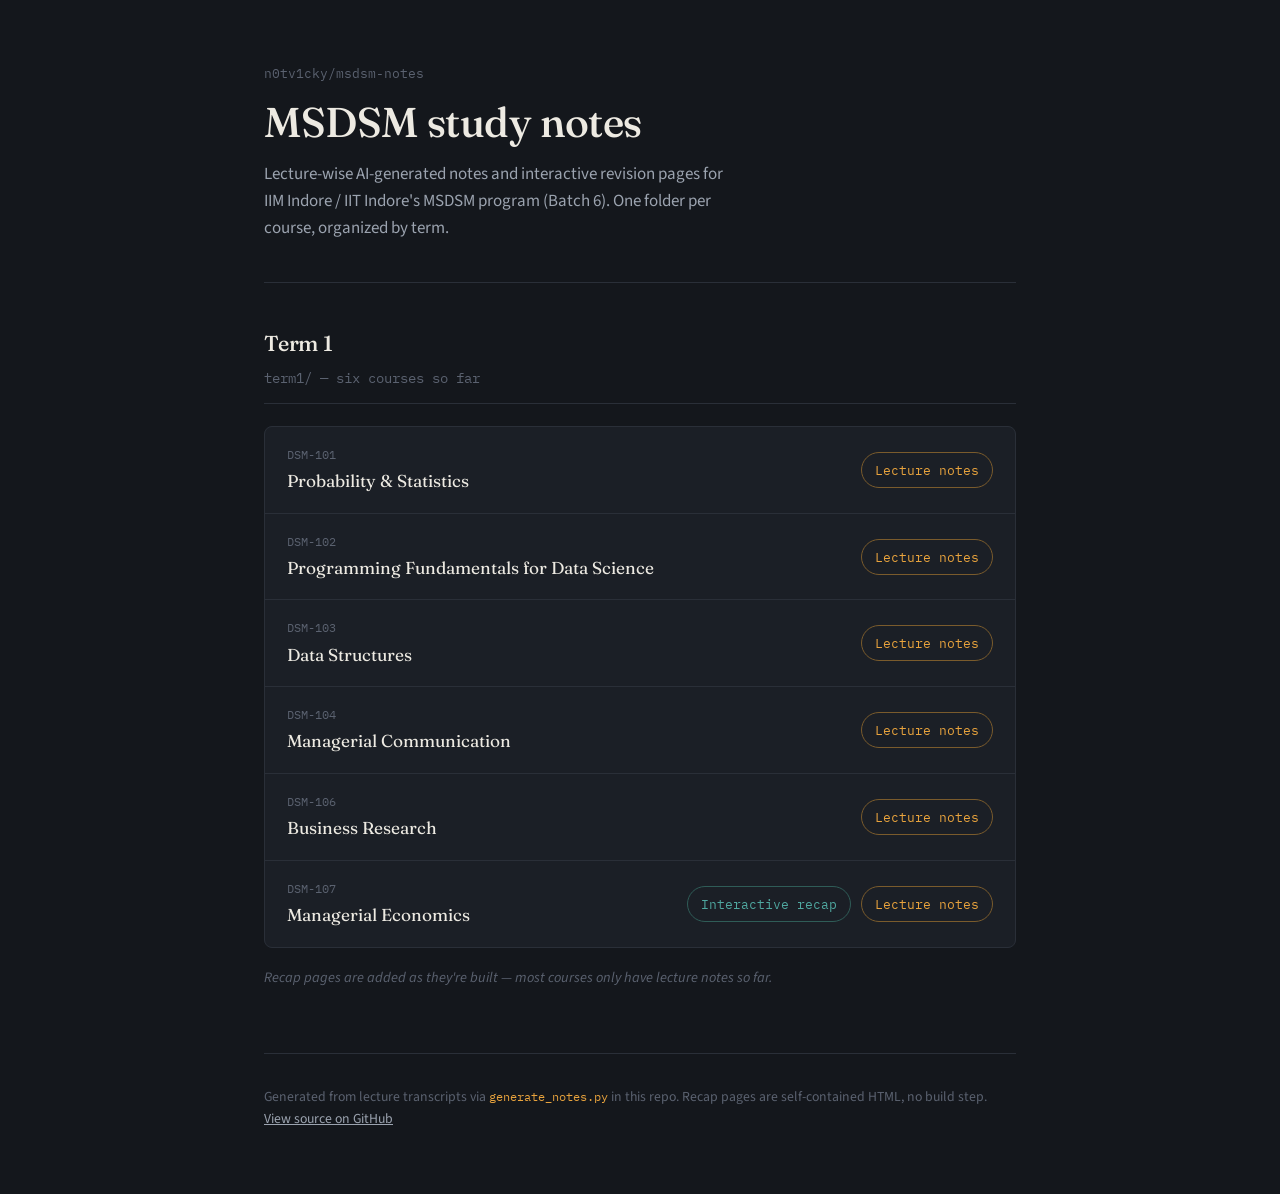
==== index.html @ 4a3032b1 "Nest courses under term1/, add a navigation index page All 6 courses are Batch 6 Term 1 -- nesting u" ====
<!DOCTYPE html>
<html lang="en">
<head>
<meta charset="UTF-8">
<meta name="viewport" content="width=device-width, initial-scale=1.0">
<title>msdsm-notes</title>
<link rel="preconnect" href="https://fonts.googleapis.com">
<link rel="preconnect" href="https://fonts.gstatic.com" crossorigin>
<link href="https://fonts.googleapis.com/css2?family=Fraunces:ital,opsz,wght@0,9..144,400;0,9..144,500;0,9..144,600;1,9..144,500&family=Source+Sans+3:wght@400;500;600&family=IBM+Plex+Mono:wght@400;500&display=swap" rel="stylesheet">
<style>
  :root{
    --bg:#14171C; --panel:#1B1F26; --ink:#EDEAE2; --ink-dim:#9BA3AF; --ink-faint:#5B6270;
    --line:#2A2F38; --amber:#E8A33D; --amber-dim:#7A5B2C; --teal:#4FA8A0; --teal-dim:#2F5C57;
  }
  *{box-sizing:border-box;}
  html{background:var(--bg);}
  body{margin:0; background:var(--bg); color:var(--ink); font-family:'Source Sans 3',sans-serif; font-size:17px; line-height:1.6; -webkit-font-smoothing:antialiased;}
  h1,h2{font-family:'Fraunces',serif; font-weight:500; letter-spacing:-0.01em; color:var(--ink);}
  .wrap{max-width:800px; margin:0 auto; padding:0 24px;}
  code{font-family:'IBM Plex Mono',monospace; color:var(--amber); font-size:0.9em;}

  header{padding:64px 0 40px; border-bottom:1px solid var(--line);}
  .kicker{font-family:'IBM Plex Mono',monospace; font-size:13px; color:var(--ink-faint); margin:0 0 14px;}
  h1{font-size:clamp(1.9rem,4.5vw,2.6rem); line-height:1.15; margin:0 0 14px;}
  .dek{color:var(--ink-dim); max-width:60ch; margin:0;}

  .term{padding:44px 0 8px;}
  .term-head{border-bottom:1px solid var(--line); padding-bottom:14px; margin-bottom:22px;}
  .term-head h2{font-size:1.35rem; margin:0 0 4px;}
  .term-head p{color:var(--ink-faint); font-size:0.9rem; margin:0; font-family:'IBM Plex Mono',monospace;}

  .course-list{display:flex; flex-direction:column; gap:1px; background:var(--line); border:1px solid var(--line); border-radius:8px; overflow:hidden;}
  .course-row{background:var(--panel); padding:18px 22px; display:flex; flex-wrap:wrap; align-items:center; justify-content:space-between; gap:14px;}
  .course-info{display:flex; flex-direction:column; gap:3px; min-width:200px;}
  .course-code{font-family:'IBM Plex Mono',monospace; font-size:12px; color:var(--ink-faint);}
  .course-title{font-family:'Fraunces',serif; font-size:1.08rem;}
  .course-links{display:flex; gap:10px; flex-wrap:wrap;}
  .pill{
    font-family:'IBM Plex Mono',monospace; font-size:12.5px; text-decoration:none;
    padding:7px 13px; border-radius:20px; border:1px solid var(--line); white-space:nowrap;
    transition:border-color .15s, color .15s;
  }
  .pill.recap{color:var(--teal); border-color:var(--teal-dim);}
  .pill.recap:hover{border-color:var(--teal);}
  .pill.lectures{color:var(--amber); border-color:var(--amber-dim);}
  .pill.lectures:hover{border-color:var(--amber);}
  .pill.soon{color:var(--ink-faint); cursor:default;}

  .term-note{color:var(--ink-faint); font-size:0.9rem; margin:18px 0 0; font-style:italic;}

  footer{border-top:1px solid var(--line); margin-top:56px; padding:32px 0 64px; color:var(--ink-faint); font-size:0.86rem;}
  footer a{color:var(--ink-dim);}

  @media (max-width:560px){
    header{padding:44px 0 28px;} .term{padding:32px 0 4px;}
    .course-row{padding:16px;}
  }
</style>
</head>
<body>

<div class="wrap">
  <header>
    <p class="kicker">n0tv1cky/msdsm-notes</p>
    <h1>MSDSM study notes</h1>
    <p class="dek">Lecture-wise AI-generated notes and interactive revision pages for IIM Indore / IIT Indore's MSDSM program (Batch 6). One folder per course, organized by term.</p>
  </header>

  <section class="term">
    <div class="term-head">
      <h2>Term 1</h2>
      <p>term1/ — six courses so far</p>
    </div>
    <div class="course-list">

      <div class="course-row">
        <div class="course-info">
          <span class="course-code">DSM-101</span>
          <span class="course-title">Probability &amp; Statistics</span>
        </div>
        <div class="course-links">
          <a class="pill lectures" href="https://github.com/n0tv1cky/msdsm-notes/tree/main/term1/dsm101-probability-and-statistics/lectures">Lecture notes</a>
        </div>
      </div>

      <div class="course-row">
        <div class="course-info">
          <span class="course-code">DSM-102</span>
          <span class="course-title">Programming Fundamentals for Data Science</span>
        </div>
        <div class="course-links">
          <a class="pill lectures" href="https://github.com/n0tv1cky/msdsm-notes/tree/main/term1/dsm102-programming-fundamentals/lectures">Lecture notes</a>
        </div>
      </div>

      <div class="course-row">
        <div class="course-info">
          <span class="course-code">DSM-103</span>
          <span class="course-title">Data Structures</span>
        </div>
        <div class="course-links">
          <a class="pill lectures" href="https://github.com/n0tv1cky/msdsm-notes/tree/main/term1/dsm103-data-structures/lectures">Lecture notes</a>
        </div>
      </div>

      <div class="course-row">
        <div class="course-info">
          <span class="course-code">DSM-104</span>
          <span class="course-title">Managerial Communication</span>
        </div>
        <div class="course-links">
          <a class="pill lectures" href="https://github.com/n0tv1cky/msdsm-notes/tree/main/term1/dsm104-managerial-communication/lectures">Lecture notes</a>
        </div>
      </div>

      <div class="course-row">
        <div class="course-info">
          <span class="course-code">DSM-106</span>
          <span class="course-title">Business Research</span>
        </div>
        <div class="course-links">
          <a class="pill lectures" href="https://github.com/n0tv1cky/msdsm-notes/tree/main/term1/dsm106-business-research/lectures">Lecture notes</a>
        </div>
      </div>

      <div class="course-row">
        <div class="course-info">
          <span class="course-code">DSM-107</span>
          <span class="course-title">Managerial Economics</span>
        </div>
        <div class="course-links">
          <a class="pill recap" href="term1/dsm107-managerial-economics/recap/course-recap.html">Interactive recap</a>
          <a class="pill lectures" href="https://github.com/n0tv1cky/msdsm-notes/tree/main/term1/dsm107-managerial-economics/lectures">Lecture notes</a>
        </div>
      </div>

    </div>
    <p class="term-note">Recap pages are added as they're built — most courses only have lecture notes so far.</p>
  </section>

  <footer>
    Generated from lecture transcripts via <code>generate_notes.py</code> in this repo. Recap pages are self-contained HTML, no build step.
    <br><a href="https://github.com/n0tv1cky/msdsm-notes">View source on GitHub</a>
  </footer>
</div>

</body>
</html>
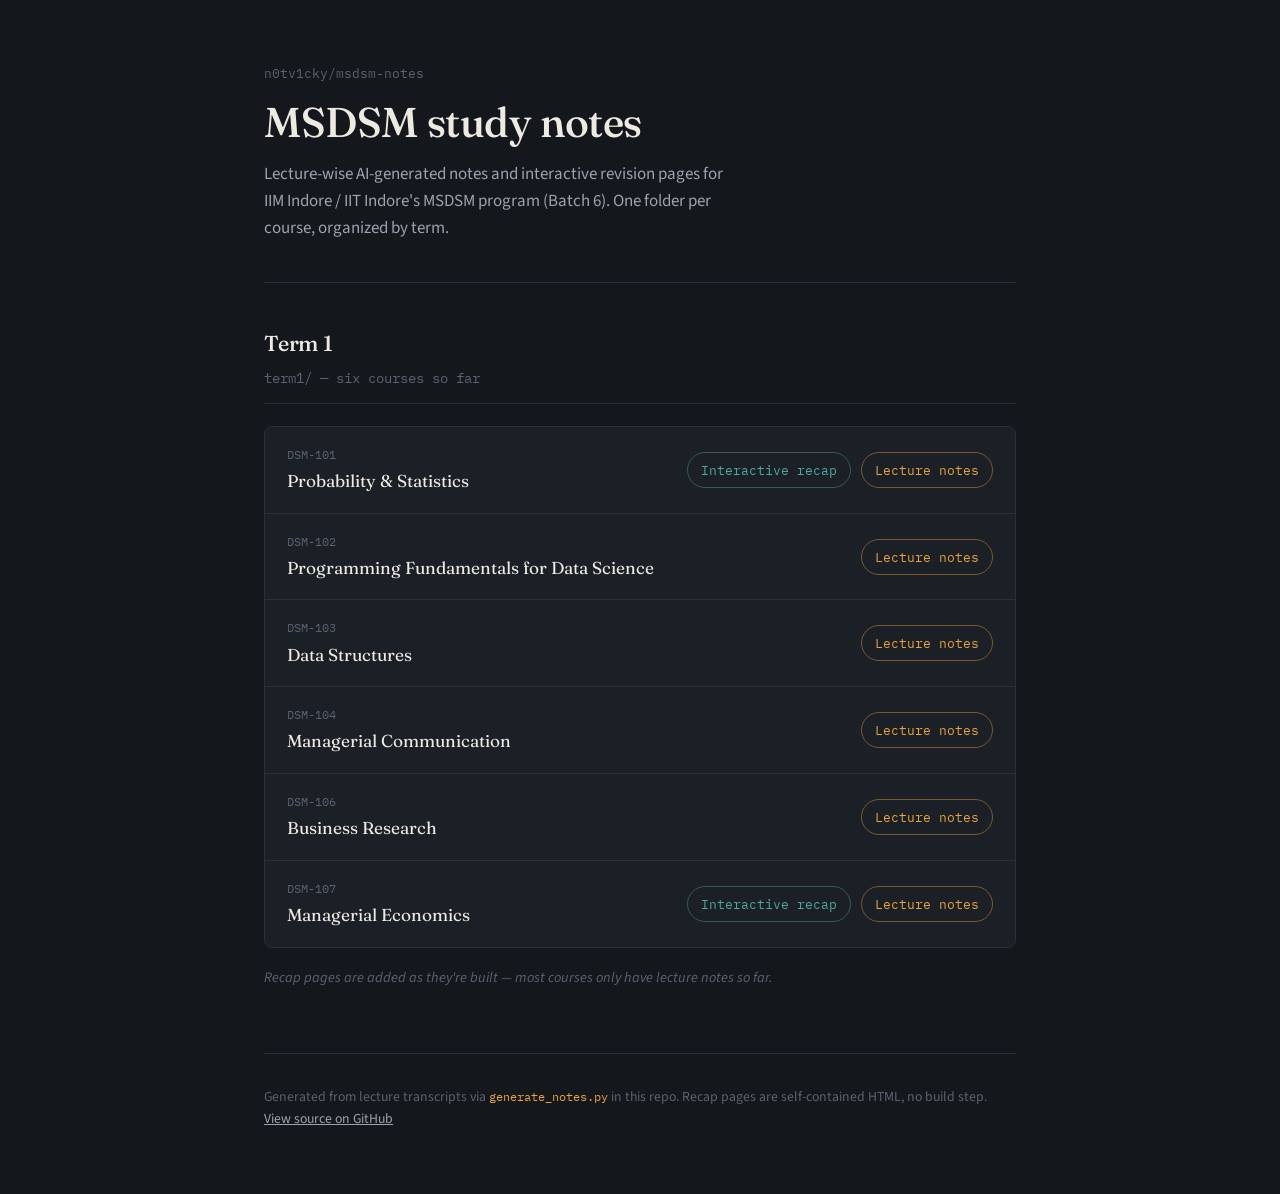
==== commit d5bd3df3: "Add DSM-101 interactive course recap Eight modules built from all 17 lecture notes (Majumdar S1-S10," ====
--- a/index.html
+++ b/index.html
@@ -79,6 +79,7 @@
           <span class="course-title">Probability &amp; Statistics</span>
         </div>
         <div class="course-links">
+          <a class="pill recap" href="term1/dsm101-probability-and-statistics/recap/course-recap.html">Interactive recap</a>
           <a class="pill lectures" href="https://github.com/n0tv1cky/msdsm-notes/tree/main/term1/dsm101-probability-and-statistics/lectures">Lecture notes</a>
         </div>
       </div>
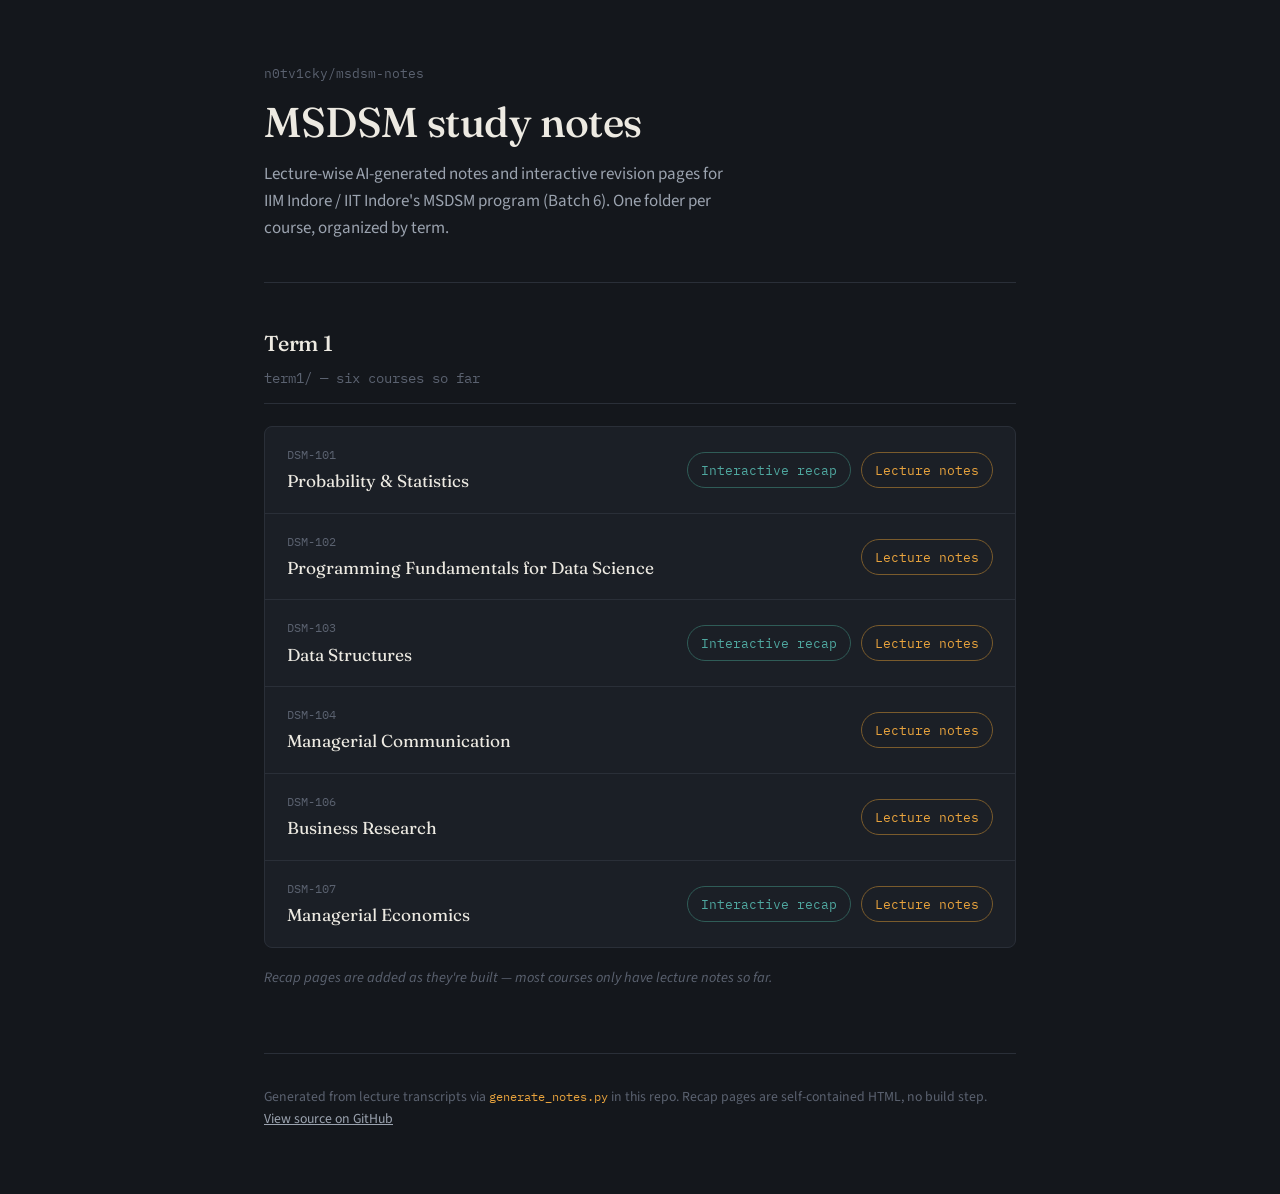
==== commit 55f6fa3d: "DSM-103: interactive course recap (S01 → 21 Sep) Seven modules built from all 11 lecture notes: 1-D " ====
--- a/index.html
+++ b/index.html
@@ -100,6 +100,7 @@
           <span class="course-title">Data Structures</span>
         </div>
         <div class="course-links">
+          <a class="pill recap" href="term1/dsm103-data-structures/recap/course-recap.html">Interactive recap</a>
           <a class="pill lectures" href="https://github.com/n0tv1cky/msdsm-notes/tree/main/term1/dsm103-data-structures/lectures">Lecture notes</a>
         </div>
       </div>
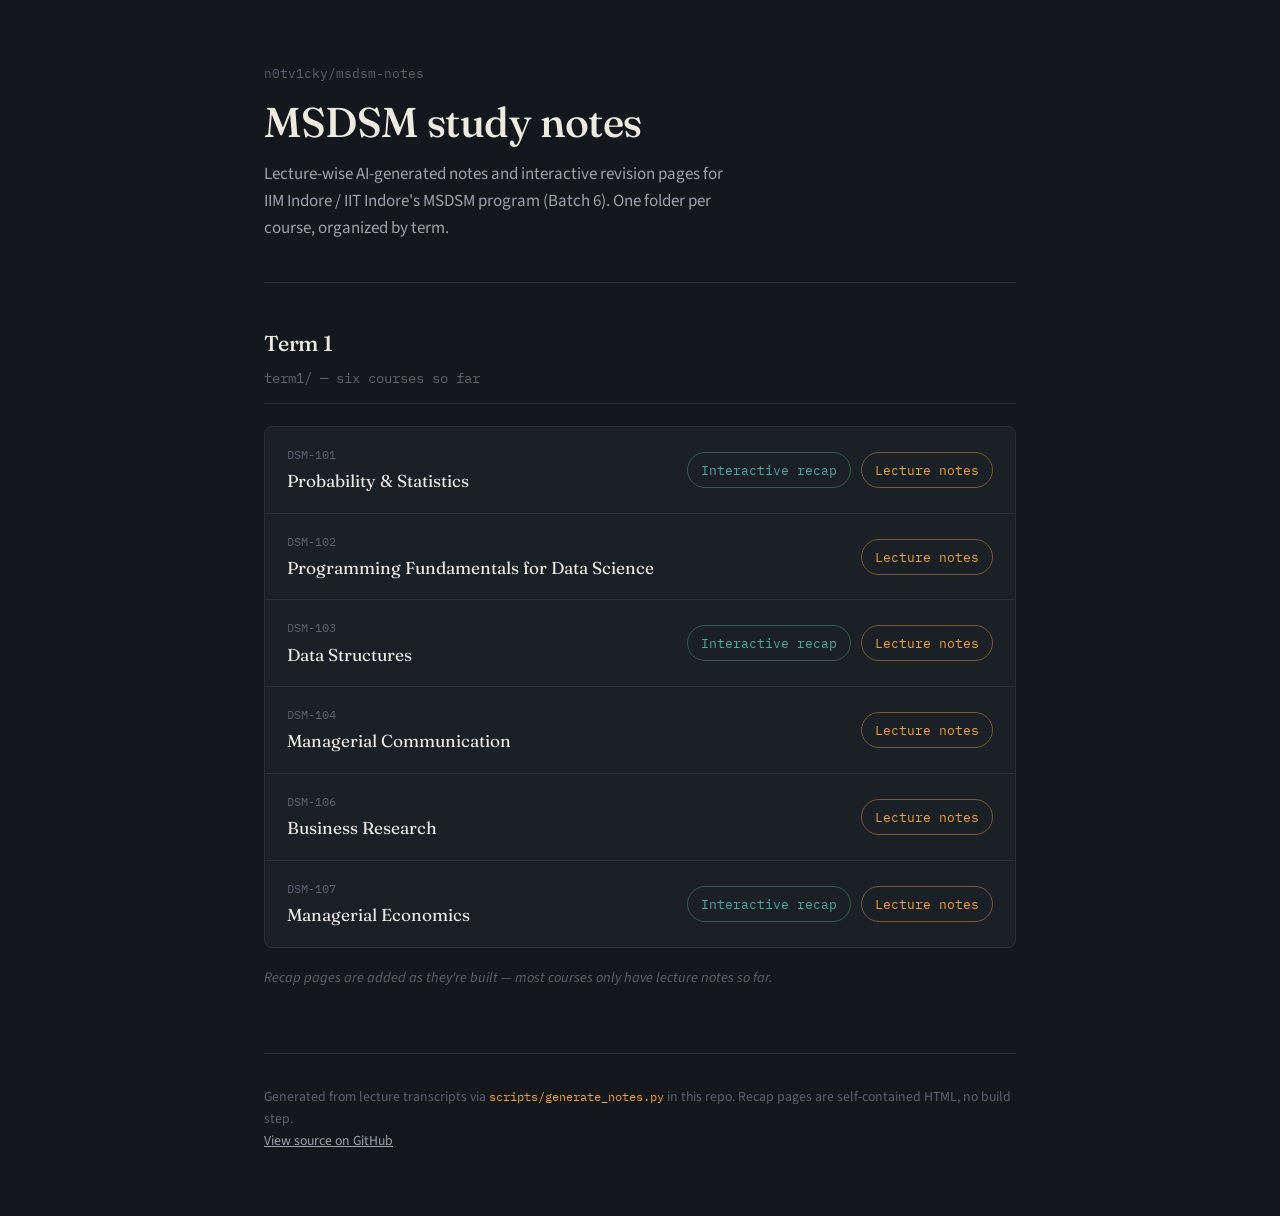
==== commit a15d9d05: "Move note tooling into scripts/ and tidy the repo root The root now holds only what GitHub Pages nee" ====
--- a/index.html
+++ b/index.html
@@ -141,7 +141,7 @@
   </section>
 
   <footer>
-    Generated from lecture transcripts via <code>generate_notes.py</code> in this repo. Recap pages are self-contained HTML, no build step.
+    Generated from lecture transcripts via <code>scripts/generate_notes.py</code> in this repo. Recap pages are self-contained HTML, no build step.
     <br><a href="https://github.com/n0tv1cky/msdsm-notes">View source on GitHub</a>
   </footer>
 </div>
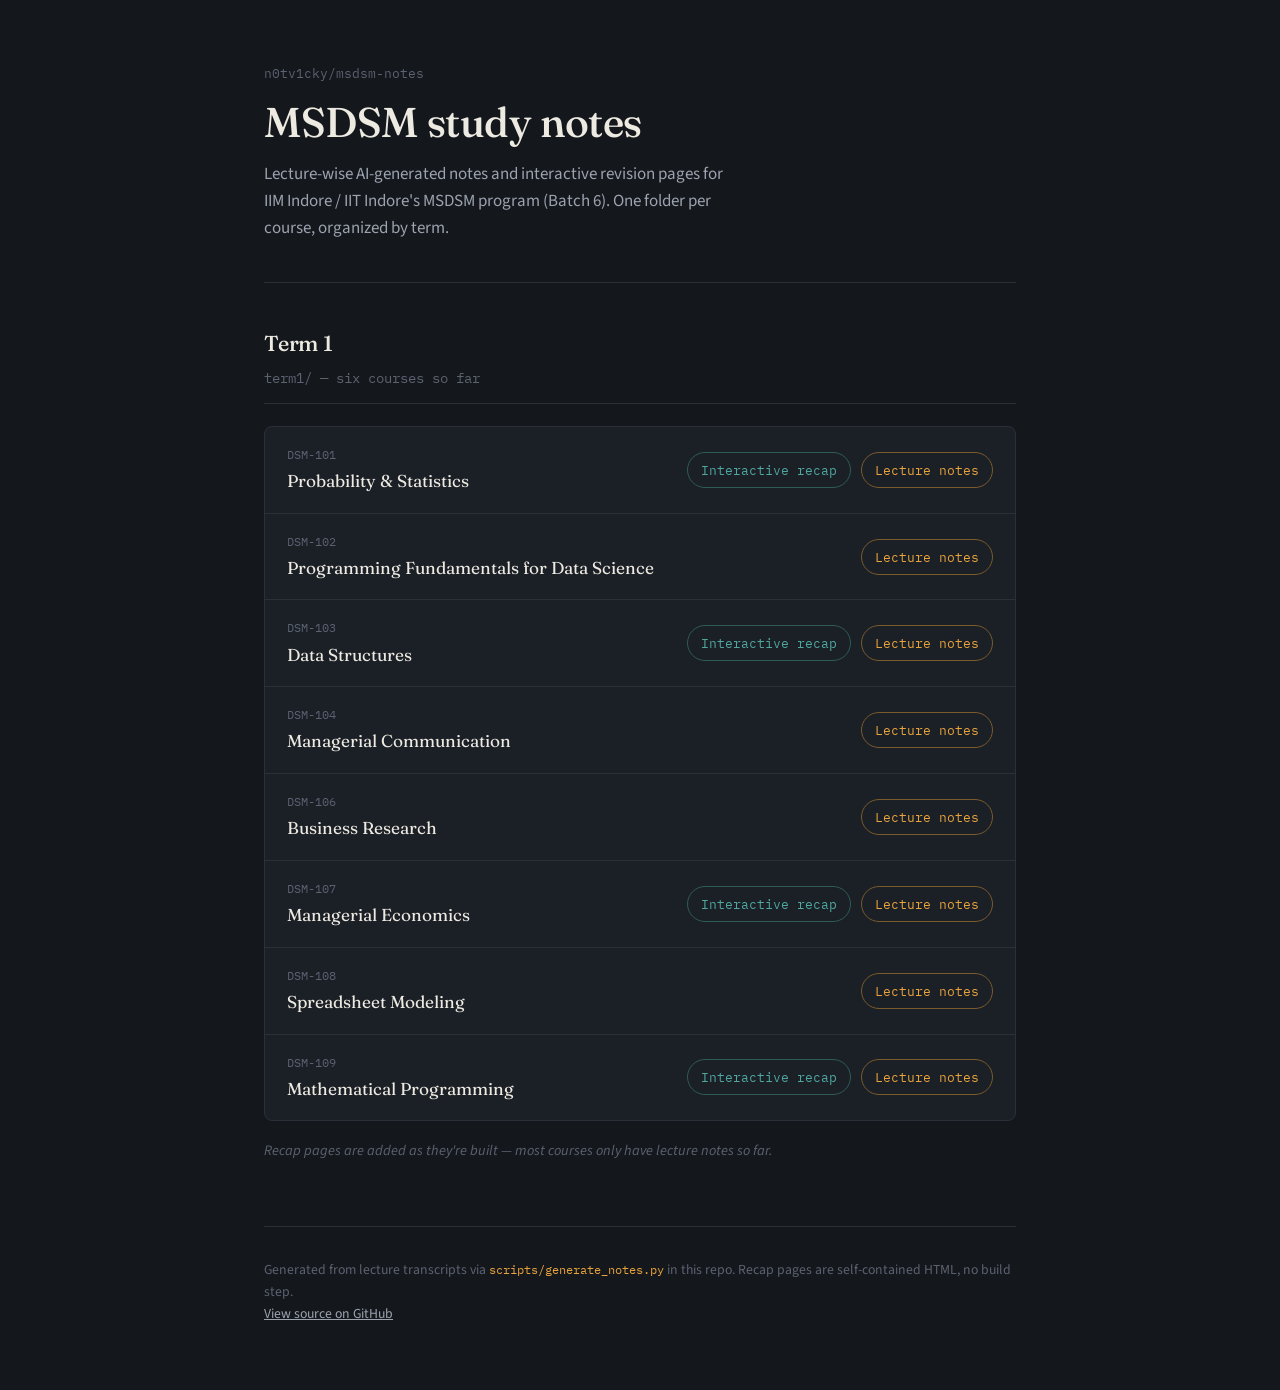
==== commit 4316d78d: "Add DSM-109 Mathematical Programming recap and the API recap builder Six modules covering S1-S10: wh" ====
--- a/index.html
+++ b/index.html
@@ -136,6 +136,27 @@
         </div>
       </div>
 
+      <div class="course-row">
+        <div class="course-info">
+          <span class="course-code">DSM-108</span>
+          <span class="course-title">Spreadsheet Modeling</span>
+        </div>
+        <div class="course-links">
+          <a class="pill lectures" href="https://github.com/n0tv1cky/msdsm-notes/tree/main/term1/dsm108-spreadsheet-modeling/lectures">Lecture notes</a>
+        </div>
+      </div>
+
+      <div class="course-row">
+        <div class="course-info">
+          <span class="course-code">DSM-109</span>
+          <span class="course-title">Mathematical Programming</span>
+        </div>
+        <div class="course-links">
+          <a class="pill recap" href="term1/dsm109-mathematical-programming/recap/course-recap.html">Interactive recap</a>
+          <a class="pill lectures" href="https://github.com/n0tv1cky/msdsm-notes/tree/main/term1/dsm109-mathematical-programming/lectures">Lecture notes</a>
+        </div>
+      </div>
+
     </div>
     <p class="term-note">Recap pages are added as they're built — most courses only have lecture notes so far.</p>
   </section>
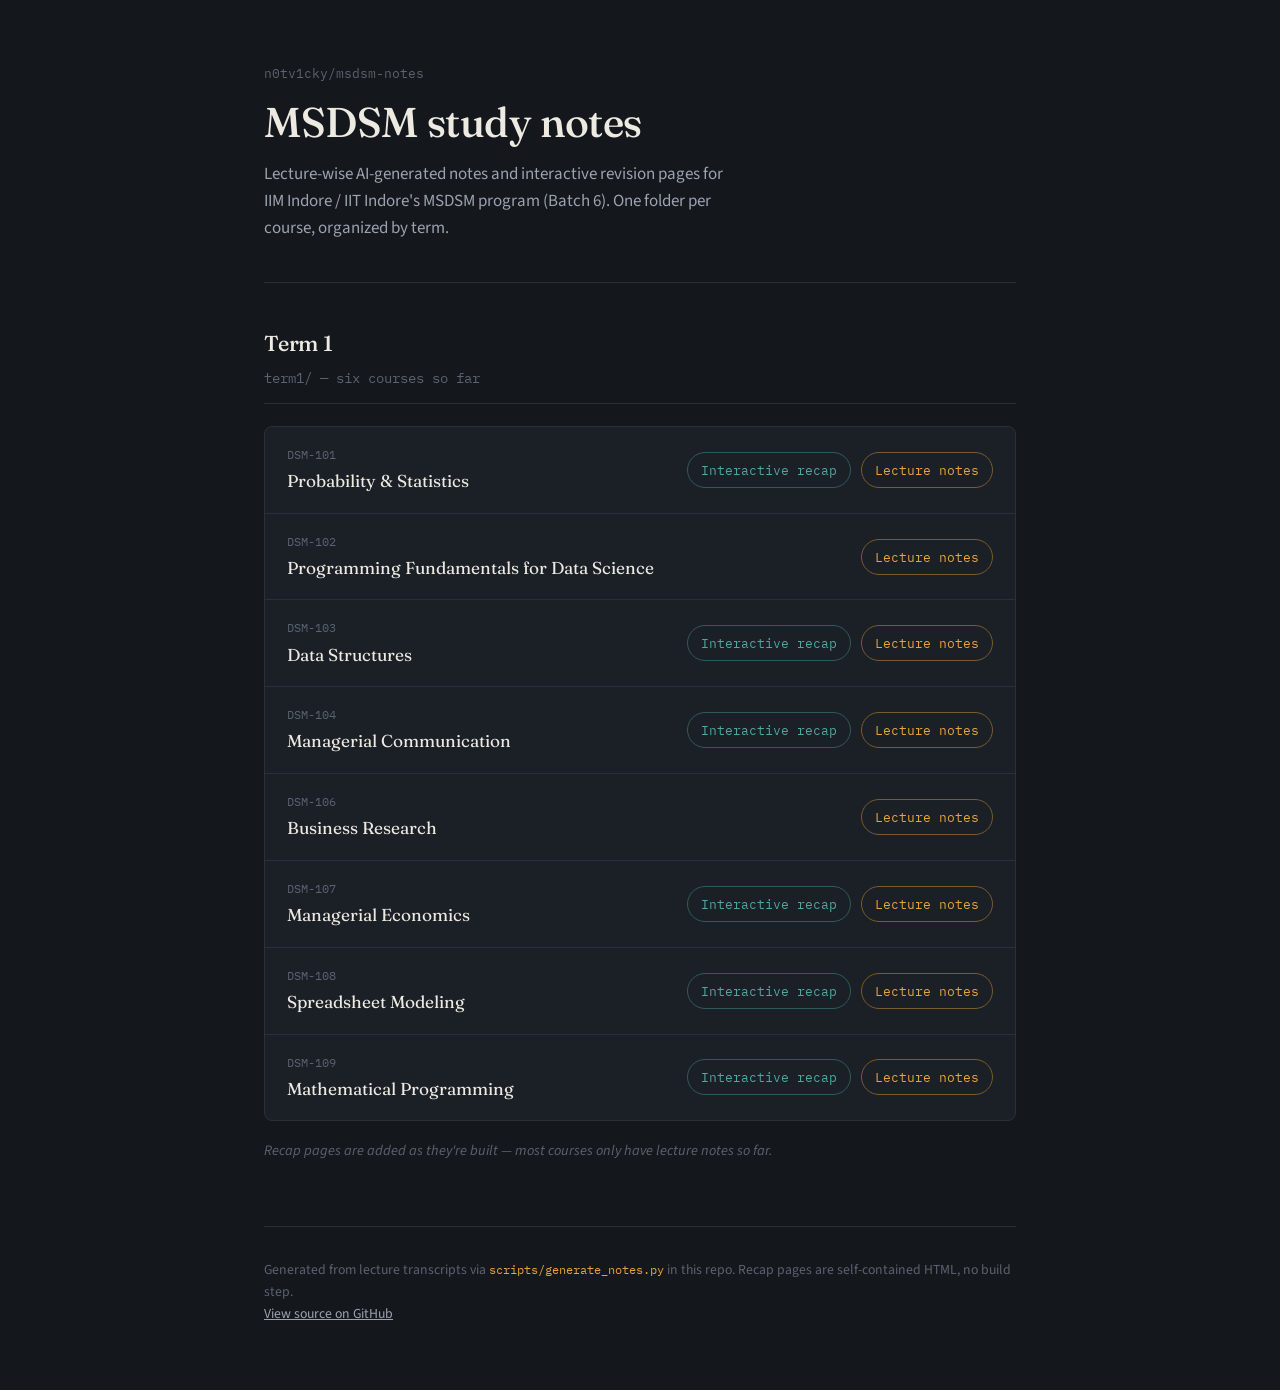
==== commit 9721ef99: "Add DSM-108 Spreadsheet Modeling and DSM-104 Managerial Communication recaps DSM-108 (8 modules, S1-" ====
--- a/index.html
+++ b/index.html
@@ -111,6 +111,7 @@
           <span class="course-title">Managerial Communication</span>
         </div>
         <div class="course-links">
+          <a class="pill recap" href="term1/dsm104-managerial-communication/recap/course-recap.html">Interactive recap</a>
           <a class="pill lectures" href="https://github.com/n0tv1cky/msdsm-notes/tree/main/term1/dsm104-managerial-communication/lectures">Lecture notes</a>
         </div>
       </div>
@@ -142,6 +143,7 @@
           <span class="course-title">Spreadsheet Modeling</span>
         </div>
         <div class="course-links">
+          <a class="pill recap" href="term1/dsm108-spreadsheet-modeling/recap/course-recap.html">Interactive recap</a>
           <a class="pill lectures" href="https://github.com/n0tv1cky/msdsm-notes/tree/main/term1/dsm108-spreadsheet-modeling/lectures">Lecture notes</a>
         </div>
       </div>
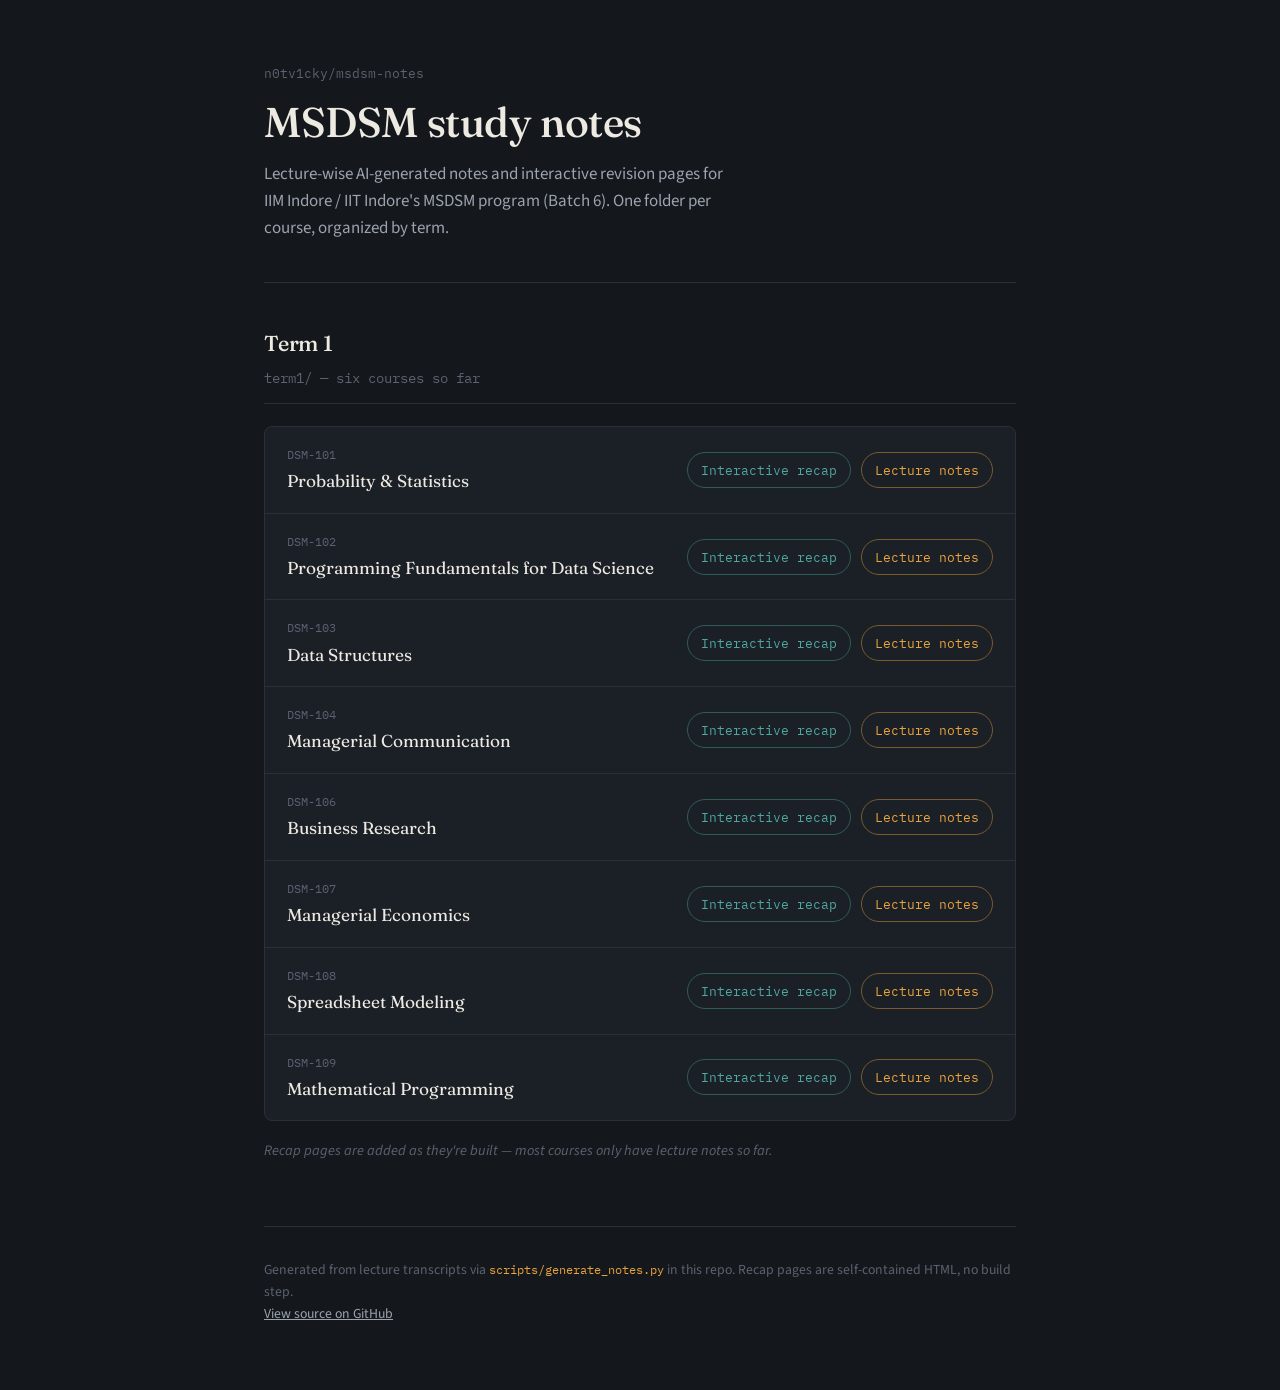
==== commit 01580c48: "Add DSM-102 Programming Fundamentals and DSM-106 Business Research recaps DSM-102 (8 modules, S1-S20" ====
--- a/index.html
+++ b/index.html
@@ -90,6 +90,7 @@
           <span class="course-title">Programming Fundamentals for Data Science</span>
         </div>
         <div class="course-links">
+          <a class="pill recap" href="term1/dsm102-programming-fundamentals/recap/course-recap.html">Interactive recap</a>
           <a class="pill lectures" href="https://github.com/n0tv1cky/msdsm-notes/tree/main/term1/dsm102-programming-fundamentals/lectures">Lecture notes</a>
         </div>
       </div>
@@ -122,6 +123,7 @@
           <span class="course-title">Business Research</span>
         </div>
         <div class="course-links">
+          <a class="pill recap" href="term1/dsm106-business-research/recap/course-recap.html">Interactive recap</a>
           <a class="pill lectures" href="https://github.com/n0tv1cky/msdsm-notes/tree/main/term1/dsm106-business-research/lectures">Lecture notes</a>
         </div>
       </div>
